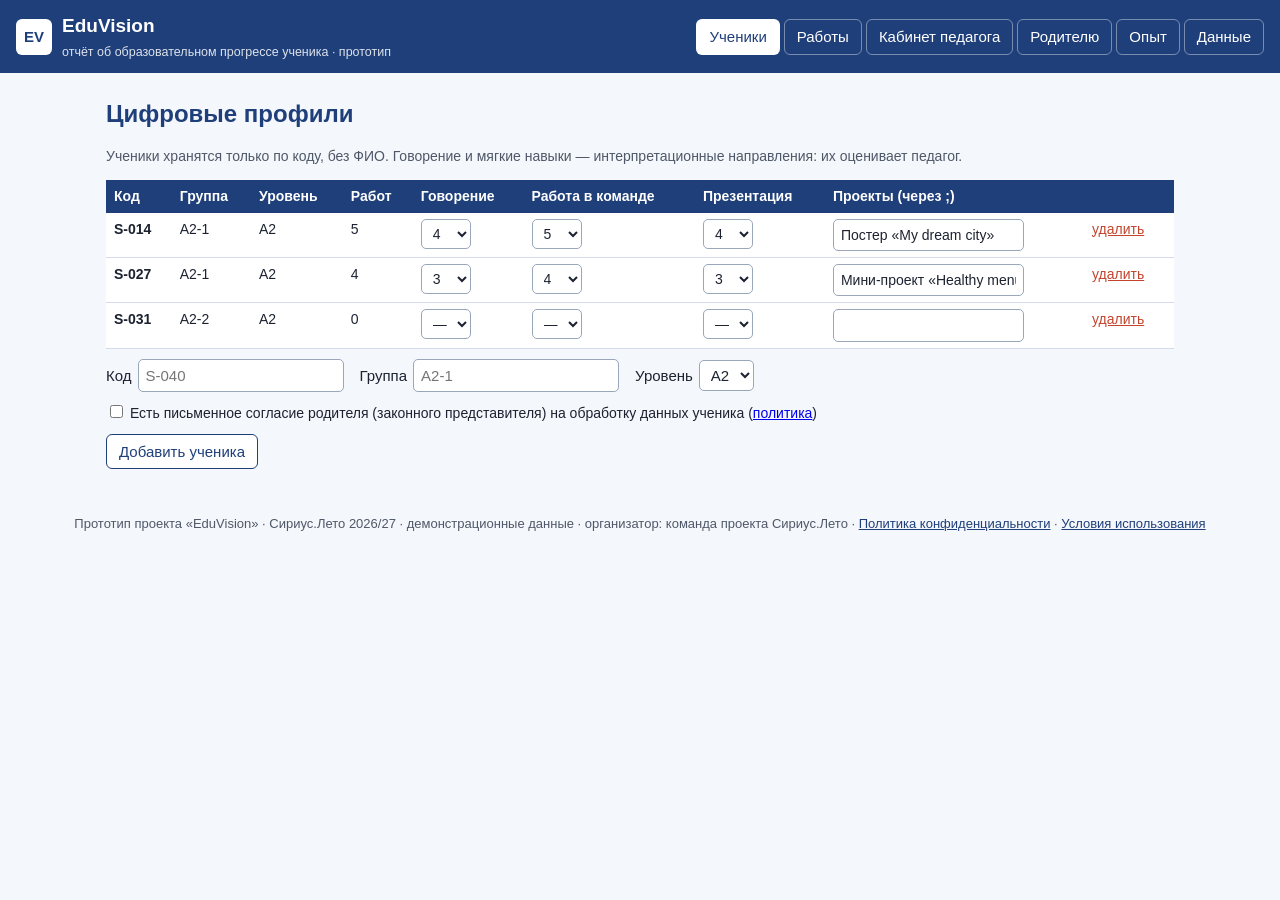
==== index.html @ f0a19b5e "Публикация проекта" ====
<!doctype html>
<html lang="ru">
<head>
<meta charset="utf-8">
<meta name="viewport" content="width=device-width, initial-scale=1">
<title>EduVision — прототип</title>
<link rel="stylesheet" href="styles.css">
</head>
<body>
<header>
  <div class="brand"><span class="logo" aria-hidden="true">EV</span><div><b>EduVision</b><small>отчёт об образовательном прогрессе ученика · прототип</small></div></div>
  <nav role="tablist" aria-label="Разделы">
    <button role="tab" data-tab="students" aria-selected="true">Ученики</button>
    <button role="tab" data-tab="works">Работы</button>
    <button role="tab" data-tab="teacher">Кабинет педагога</button>
    <button role="tab" data-tab="parent">Родителю</button>
    <button role="tab" data-tab="exp">Опыт</button>
    <button role="tab" data-tab="data">Данные</button>
  </nav>
</header>

<main>
  <!-- Ученики -->
  <section id="tab-students" class="tab">
    <h1>Цифровые профили</h1>
    <p class="hint">Ученики хранятся только по коду, без ФИО. Говорение и мягкие навыки — интерпретационные направления: их оценивает педагог.</p>
    <div class="scroll"><table id="studentsTable"></table></div>
    <form id="addStudent" class="row">
      <label>Код <input name="code" required placeholder="S-040" pattern="[A-Za-z]-?\d+"></label>
      <label>Группа <input name="group" required placeholder="A2-1"></label>
      <label>Уровень <select name="level"><option>A1</option><option selected>A2</option><option>B1</option></select></label>
      <label class="consent"><input type="checkbox" name="consent" required> Есть письменное согласие родителя (законного представителя) на обработку данных ученика (<a href="privacy.html">политика</a>)</label>
      <button type="submit">Добавить ученика</button>
    </form>
  </section>

  <!-- Работы -->
  <section id="tab-works" class="tab" hidden>
    <h1>Загрузка работ</h1>
    <form id="addWork" class="card">
      <div class="row">
        <label>Ученик <select name="student" required></select></label>
        <label>Урок <select name="lesson" required></select></label>
        <label>Тип <select name="type"><option value="essay">Письменная работа</option><option value="test">Тест</option></select></label>
        <label>Дата <input type="date" name="date" required></label>
      </div>
      <div class="essay-only">
        <label class="block">Текст работы
          <textarea name="text" rows="6" placeholder="Вставьте текст эссе или распознайте фото"></textarea></label>
        <div class="row">
          <label>Фото работы <input type="file" id="photo" accept="image/*"></label>
          <button type="button" id="ocrBtn">Распознать текст (OCR)</button>
          <span id="ocrStatus" class="hint" aria-live="polite"></span>
        </div>
      </div>
      <div class="test-only row" hidden>
        <label>Аудирование <input name="l1" type="number" min="0" size="3" placeholder="верно"> из <input name="l2" type="number" min="1" placeholder="всего"></label>
        <label>Чтение <input name="r1" type="number" min="0" placeholder="верно"> из <input name="r2" type="number" min="1" placeholder="всего"></label>
        <label>Грамматика <input name="g1" type="number" min="0" placeholder="верно"> из <input name="g2" type="number" min="1" placeholder="всего"></label>
      </div>
      <p class="hint">Реальные работы загружаются только с письменного согласия родителей. Фото распознаётся в браузере и никуда не отправляется.</p>
      <label class="consent"><input type="checkbox" name="consent" required> Есть письменное согласие родителя (законного представителя) на загрузку этой работы (<a href="privacy.html">политика</a>)</label>
      <button type="submit">Сохранить работу</button>
    </form>
    <h2>Работы ученика <select id="worksFilter" aria-label="Ученик"></select></h2>
    <div id="worksList"></div>
  </section>

  <!-- Кабинет педагога -->
  <section id="tab-teacher" class="tab" hidden>
    <h1>Кабинет педагога</h1>
    <div class="row">
      <label>Ученик <select id="tStudent"></select></label>
      <button id="draftBtn">Сформировать черновик</button>
      <span id="tStatus" class="badge"></span>
    </div>
    <div id="tAnalysis"></div>
    <div id="tEditor" hidden>
      <h2>Текст отчёта <small class="hint">можно править</small></h2>
      <textarea id="tText" rows="22"></textarea>
      <div id="factBox" class="fact" aria-live="polite"></div>
      <div class="row">
        <button id="approveBtn" class="primary">Утвердить и передать родителю</button>
        <button id="revokeBtn" type="button">Отозвать</button>
      </div>
      <details><summary>Запрос для языковой модели (только посчитанные данные)</summary>
        <p class="hint">Скопируйте в языковую модель, затем вставьте ответ в поле выше — сверка фактов проверит, что в тексте нет чисел и дат, которых нет в данных.</p>
        <textarea id="tPrompt" rows="14" readonly></textarea>
        <button id="copyPrompt" type="button">Скопировать</button>
      </details>
    </div>
  </section>

  <!-- Родителю -->
  <section id="tab-parent" class="tab" hidden>
    <h1>Отчёт для родителей</h1>
    <label>Код ученика <select id="pStudent"></select></label>
    <div id="pReport"></div>
  </section>

  <!-- Опыт -->
  <section id="tab-exp" class="tab" hidden>
    <h1>Опыт «система против педагогов»</h1>
    <ol class="hint">
      <li>Скачайте оценки системы по всем ученикам.</li>
      <li>Педагоги независимо ставят свои баллы в таком же CSV: <code>student,direction,score</code> (направления: listening, reading, writing, speaking, grammar, spelling, teamwork, presentation).</li>
      <li>Загрузите CSV педагога — система посчитает долю совпадений в пределах ±1 балла.</li>
    </ol>
    <div class="row">
      <button id="dlSystem">Скачать оценки системы (CSV)</button>
      <label>CSV педагога <input type="file" id="teacherCsv" accept=".csv,text/csv"></label>
      <button id="demoCsv" type="button">Взять пример</button>
    </div>
    <div id="expResult"></div>
  </section>

  <!-- Данные -->
  <section id="tab-data" class="tab" hidden>
    <h1>Данные и конфиденциальность</h1>
    <ul class="hint">
      <li>Все данные хранятся только в этом браузере (localStorage); cookie и аналитика не используются.</li>
      <li>Ученики обозначены кодами, ФИО не вводятся. Реальные работы — только с согласия родителей.</li>
      <li>Сторонний код: Tesseract.js (лицензия Apache 2.0) загружается с cdn.jsdelivr.net только при нажатии «Распознать текст».</li>
      <li>Итоговую оценку и текст отчёта утверждает педагог; без утверждения родитель отчёт не видит.</li>
    </ul>
    <div class="row">
      <button id="exportBtn">Экспорт JSON</button>
      <label>Импорт JSON <input type="file" id="importFile" accept=".json,application/json"></label>
      <button id="resetBtn">Вернуть демо-данные</button>
      <button id="wipeBtn" class="danger">Удалить все данные</button>
    </div>
    <h2>Библиотека знаний</h2>
    <div class="scroll"><table id="kbTable"></table></div>
  </section>
</main>
<footer>Прототип проекта «EduVision» · Сириус.Лето 2026/27 · демонстрационные данные · организатор: команда проекта Сириус.Лето · <a href="privacy.html">Политика конфиденциальности</a> · <a href="terms.html">Условия использования</a></footer>

<script src="data.js"></script>
<script src="analyzer.js"></script>
<script src="app.js"></script>
</body>
</html>
---- styles.css ----
[hidden] { display: none !important; }
:root {
  --blue: #1f3f7a; --coral: #c2442c; --ink: #1c2230; --muted: #4f5868;
  --bg: #f4f7fb; --card: #fff; --line: #d3dceb; --soft: #e9eff8;
  --good: #1e7a46; --bad: #b3261e;
}
* { box-sizing: border-box; }
body { margin: 0; font-family: "Segoe UI", Arial, sans-serif; color: var(--ink); background: var(--bg); font-size: 15px; line-height: 1.45; }
header { background: var(--blue); color: #fff; padding: 12px 16px; display: flex; flex-wrap: wrap; gap: 12px; align-items: center; justify-content: space-between; }
.brand { display: flex; gap: 10px; align-items: center; }
.brand b { font-size: 19px; display: block; } .brand small { opacity: .85; }
.logo { background: #fff; color: var(--blue); font-weight: 700; border-radius: 6px; width: 36px; height: 36px; display: grid; place-items: center; }
nav { display: flex; flex-wrap: wrap; gap: 4px; }
nav button { background: transparent; color: #fff; border: 1px solid rgba(255,255,255,.4); }
nav button[aria-selected=true] { background: #fff; color: var(--blue); }
main { max-width: 1100px; margin: 0 auto; padding: 16px; }
h1 { color: var(--blue); font-size: 24px; margin: 8px 0 6px; }
h2 { color: var(--blue); font-size: 18px; margin: 20px 0 8px; }
button { font: inherit; padding: 6px 12px; border-radius: 6px; border: 1px solid var(--blue); background: var(--card); color: var(--blue); cursor: pointer; }
button.primary { background: var(--blue); color: #fff; }
button.danger { border-color: var(--bad); color: var(--bad); }
button:disabled { opacity: .45; cursor: not-allowed; }
button.link { border: none; background: none; color: var(--coral); padding: 0 4px; text-decoration: underline; }
:focus-visible { outline: 3px solid #f0a33a; outline-offset: 2px; }
input, select, textarea { font: inherit; padding: 5px 7px; border: 1px solid #9aa6ba; border-radius: 5px; background: #fff; color: var(--ink); }
input[type=number] { width: 70px; }
textarea { width: 100%; }
label { display: inline-flex; gap: 6px; align-items: center; flex-wrap: wrap; }
label.block { display: block; } label.block textarea { margin-top: 4px; }
.row { display: flex; flex-wrap: wrap; gap: 10px 16px; align-items: center; margin: 10px 0; }
.card { background: var(--card); border: 1px solid var(--line); border-radius: 8px; padding: 12px 14px; margin: 10px 0; }
.hint { color: var(--muted); font-size: 14px; }
.scroll { overflow-x: auto; }
table { border-collapse: collapse; width: 100%; background: var(--card); font-size: 14px; }
th { background: var(--blue); color: #fff; text-align: left; padding: 6px 8px; font-weight: 600; }
td { border-bottom: 1px solid var(--line); padding: 6px 8px; vertical-align: top; }
.score { font-weight: 700; font-size: 17px; text-align: center; }
.s1, .s2 { color: var(--bad); } .s3 { color: #8a5a00; } .s4, .s5 { color: var(--good); }
.tag { font-size: 12px; padding: 1px 7px; border-radius: 10px; background: var(--soft); white-space: nowrap; }
.tag.grammar { background: #fde7e1; color: #8c2a17; } .tag.spelling { background: #fff1d6; color: #6e4a00; }
.tag.objective { background: #e3f1e8; color: var(--good); } .tag.interpretive { background: #fde7e1; color: #8c2a17; }
.badge { font-size: 13px; padding: 2px 9px; border-radius: 10px; background: var(--soft); color: var(--muted); }
.badge.good { background: #e3f1e8; color: var(--good); }
mark.grammar { background: #fbd3c8; border-bottom: 2px solid var(--coral); }
mark.spelling { background: #ffe6a8; border-bottom: 2px dotted #8a5a00; }
.essay { background: var(--bg); padding: 8px 10px; border-radius: 6px; }
.meta { font-size: 14px; color: var(--muted); margin-top: 4px; }
.ok { color: var(--good); } .miss { color: var(--bad); }
.errs { margin: 6px 0 0; padding-left: 18px; font-size: 14px; }
.chip { display: inline-block; background: var(--soft); border-radius: 12px; padding: 2px 10px; margin: 4px 4px 0 0; }
.w-head { display: flex; gap: 8px; align-items: baseline; flex-wrap: wrap; margin-bottom: 6px; }
.w-head .link { margin-left: auto; }
.fact { padding: 8px 12px; border-radius: 6px; margin: 8px 0; }
.fact.good { background: #e3f1e8; color: var(--good); } .fact.bad { background: #fde7e1; color: var(--bad); }
.report { background: var(--card); border: 1px solid var(--line); border-left: 5px solid var(--blue); border-radius: 8px; padding: 16px 18px; margin-top: 12px; }
details { margin-top: 14px; } summary { cursor: pointer; color: var(--blue); font-weight: 600; }
footer { text-align: center; color: var(--muted); font-size: 13px; padding: 20px 16px; }
code { background: var(--soft); padding: 1px 5px; border-radius: 4px; }

.consent { font-size: 14px; color: var(--ink); display: block; flex-basis: 100%; }
footer a { color: var(--blue); }
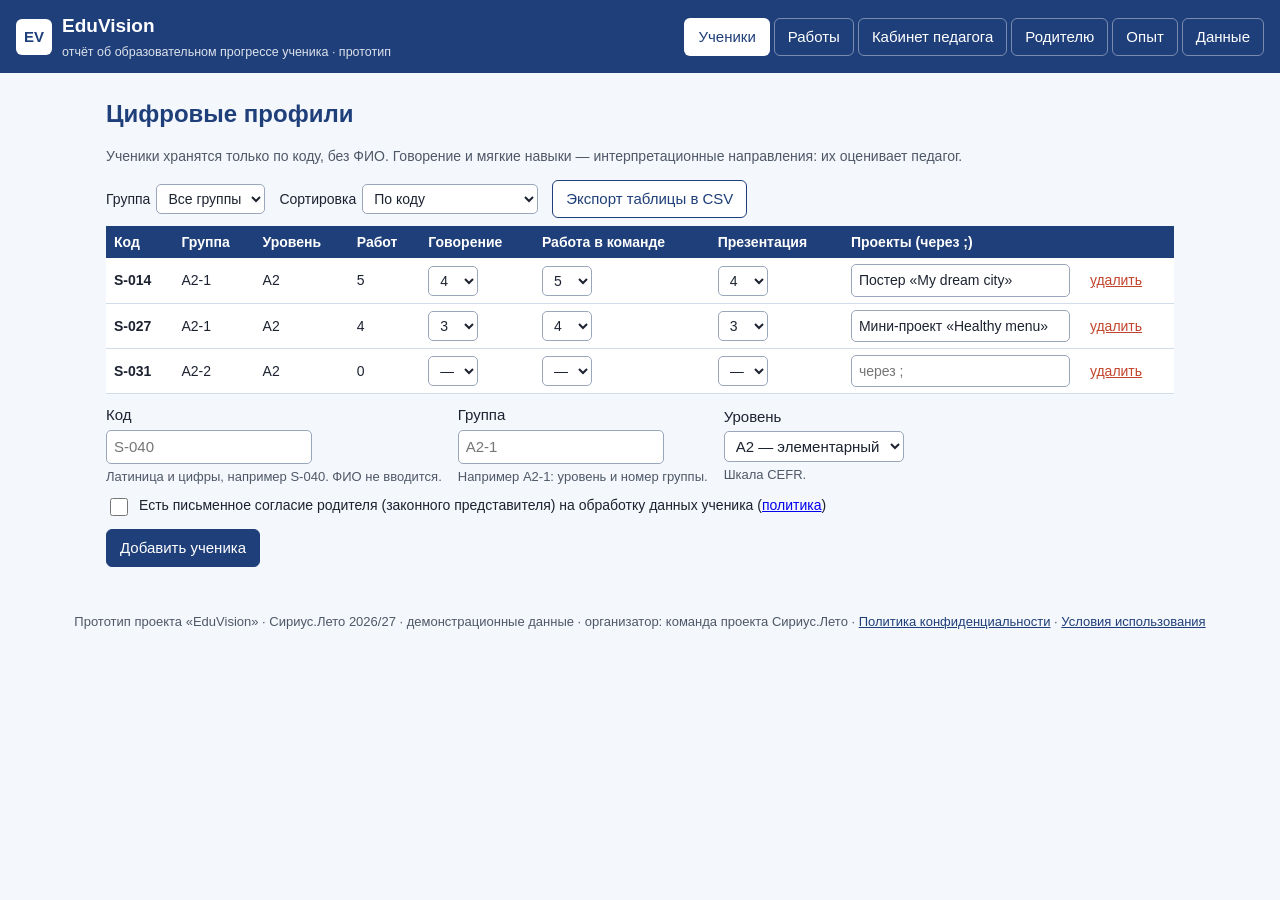
==== commit 148485d5: "Команды Сириус.Лето | Карточки таблиц на телефоне, доступность, пустые состояния, фильтр/сортировка/" ====
--- a/index.html
+++ b/index.html
@@ -3,40 +3,88 @@
 <head>
 <meta charset="utf-8">
 <meta name="viewport" content="width=device-width, initial-scale=1">
-<title>EduVision — прототип</title>
+<title>EduVision — прототип отчёта о прогрессе ученика</title>
+<meta name="description" content="EduVision — учебный прототип системы отчёта об образовательном прогрессе ученика языкового центра: цифровые профили, работы, отчёты родителям.">
+<link rel="canonical" href="https://sirius-leto-2026.github.io/eduvision/">
+<meta property="og:title" content="EduVision — прототип отчёта о прогрессе ученика">
+<meta property="og:description" content="Цифровые профили учеников, анализ работ, черновик отчёта и сверка фактов — учебный прототип Сириус.Лето 2026/27.">
+<meta property="og:type" content="website">
+<meta property="og:url" content="https://sirius-leto-2026.github.io/eduvision/">
+<meta property="og:image" content="https://sirius-leto-2026.github.io/eduvision/cover.png">
+<meta property="og:image:width" content="1200">
+<meta property="og:image:height" content="630">
+<meta property="og:image:alt" content="EduVision — отчёт об образовательном прогрессе ученика языкового центра">
+<meta property="og:locale" content="ru_RU">
+<meta property="og:site_name" content="EduVision">
+<meta name="twitter:card" content="summary_large_image">
+<meta name="theme-color" content="#1f3f7a">
+<link rel="icon" href="favicon.png" type="image/png">
 <link rel="stylesheet" href="styles.css">
 </head>
 <body>
+<a class="skip" href="#main">Перейти к содержимому</a>
 <header>
   <div class="brand"><span class="logo" aria-hidden="true">EV</span><div><b>EduVision</b><small>отчёт об образовательном прогрессе ученика · прототип</small></div></div>
   <nav role="tablist" aria-label="Разделы">
-    <button role="tab" data-tab="students" aria-selected="true">Ученики</button>
-    <button role="tab" data-tab="works">Работы</button>
-    <button role="tab" data-tab="teacher">Кабинет педагога</button>
-    <button role="tab" data-tab="parent">Родителю</button>
-    <button role="tab" data-tab="exp">Опыт</button>
-    <button role="tab" data-tab="data">Данные</button>
+    <button role="tab" id="tab-btn-students" data-tab="students" aria-controls="tab-students" aria-selected="true">Ученики</button>
+    <button role="tab" id="tab-btn-works" data-tab="works" aria-controls="tab-works" aria-selected="false" tabindex="-1">Работы</button>
+    <button role="tab" id="tab-btn-teacher" data-tab="teacher" aria-controls="tab-teacher" aria-selected="false" tabindex="-1">Кабинет педагога</button>
+    <button role="tab" id="tab-btn-parent" data-tab="parent" aria-controls="tab-parent" aria-selected="false" tabindex="-1">Родителю</button>
+    <button role="tab" id="tab-btn-exp" data-tab="exp" aria-controls="tab-exp" aria-selected="false" tabindex="-1">Опыт</button>
+    <button role="tab" id="tab-btn-data" data-tab="data" aria-controls="tab-data" aria-selected="false" tabindex="-1">Данные</button>
   </nav>
 </header>
 
-<main>
+<main id="main" tabindex="-1">
   <!-- Ученики -->
-  <section id="tab-students" class="tab">
+  <section id="tab-students" class="tab" role="tabpanel" aria-labelledby="tab-btn-students" tabindex="0">
     <h1>Цифровые профили</h1>
     <p class="hint">Ученики хранятся только по коду, без ФИО. Говорение и мягкие навыки — интерпретационные направления: их оценивает педагог.</p>
-    <div class="scroll"><table id="studentsTable"></table></div>
-    <form id="addStudent" class="row">
-      <label>Код <input name="code" required placeholder="S-040" pattern="[A-Za-z]-?\d+"></label>
-      <label>Группа <input name="group" required placeholder="A2-1"></label>
-      <label>Уровень <select name="level"><option>A1</option><option selected>A2</option><option>B1</option></select></label>
-      <label class="consent"><input type="checkbox" name="consent" required> Есть письменное согласие родителя (законного представителя) на обработку данных ученика (<a href="privacy.html">политика</a>)</label>
-      <button type="submit">Добавить ученика</button>
+    <div class="toolbar" id="studentsToolbar">
+      <label>Группа
+        <select id="groupFilter">
+          <option value="">Все группы</option>
+        </select>
+      </label>
+      <label>Сортировка
+        <select id="studentsSort">
+          <option value="code">По коду</option>
+          <option value="level">По уровню (A1 → B1)</option>
+          <option value="works">По числу работ</option>
+        </select>
+      </label>
+      <button id="exportCsv" type="button">Экспорт таблицы в CSV</button>
+    </div>
+    <div class="table-wrap">
+      <div class="scroll"><table id="studentsTable" class="data-table"></table></div>
+      <div id="studentsEmpty" class="empty" hidden></div>
+    </div>
+    <form id="addStudent" class="row add-form">
+      <label>Код
+        <input name="code" required placeholder="S-040" pattern="[A-Za-z]-?\d+" autocomplete="off" aria-describedby="codeHint">
+        <small class="field-hint" id="codeHint">Латиница и цифры, например S-040. ФИО не вводится.</small>
+      </label>
+      <label>Группа
+        <input name="group" required placeholder="A2-1" autocomplete="off" aria-describedby="groupHint">
+        <small class="field-hint" id="groupHint">Например A2-1: уровень и номер группы.</small>
+      </label>
+      <label>Уровень
+        <select name="level">
+          <option value="A1">A1 — начальный</option>
+          <option value="A2" selected>A2 — элементарный</option>
+          <option value="B1">B1 — средний</option>
+        </select>
+        <small class="field-hint">Шкала CEFR.</small>
+      </label>
+      <label class="consent"><input type="checkbox" name="consent" required> <span>Есть письменное согласие родителя (законного представителя) на обработку данных ученика (<a href="privacy.html">политика</a>)</span></label>
+      <button type="submit" class="primary">Добавить ученика</button>
     </form>
   </section>
 
   <!-- Работы -->
-  <section id="tab-works" class="tab" hidden>
+  <section id="tab-works" class="tab" role="tabpanel" aria-labelledby="tab-btn-works" tabindex="0" hidden>
     <h1>Загрузка работ</h1>
+    <p class="hint">Письменные работы проверяются по правилам курса, тесты считают процент верных ответов. Сохранение — в этом браузере.</p>
     <form id="addWork" class="card">
       <div class="row">
         <label>Ученик <select name="student" required></select></label>
@@ -50,37 +98,41 @@
         <div class="row">
           <label>Фото работы <input type="file" id="photo" accept="image/*"></label>
           <button type="button" id="ocrBtn">Распознать текст (OCR)</button>
-          <span id="ocrStatus" class="hint" aria-live="polite"></span>
+          <span id="ocrStatus" class="hint" role="status" aria-live="polite"></span>
         </div>
       </div>
       <div class="test-only row" hidden>
-        <label>Аудирование <input name="l1" type="number" min="0" size="3" placeholder="верно"> из <input name="l2" type="number" min="1" placeholder="всего"></label>
-        <label>Чтение <input name="r1" type="number" min="0" placeholder="верно"> из <input name="r2" type="number" min="1" placeholder="всего"></label>
-        <label>Грамматика <input name="g1" type="number" min="0" placeholder="верно"> из <input name="g2" type="number" min="1" placeholder="всего"></label>
+        <label>Аудирование <input name="l1" type="number" min="0" placeholder="верно" aria-label="Аудирование: верных ответов"> из <input name="l2" type="number" min="1" placeholder="всего" aria-label="Аудирование: всего заданий"></label>
+        <label>Чтение <input name="r1" type="number" min="0" placeholder="верно" aria-label="Чтение: верных ответов"> из <input name="r2" type="number" min="1" placeholder="всего" aria-label="Чтение: всего заданий"></label>
+        <label>Грамматика <input name="g1" type="number" min="0" placeholder="верно" aria-label="Грамматика: верных ответов"> из <input name="g2" type="number" min="1" placeholder="всего" aria-label="Грамматика: всего заданий"></label>
       </div>
       <p class="hint">Реальные работы загружаются только с письменного согласия родителей. Фото распознаётся в браузере и никуда не отправляется.</p>
-      <label class="consent"><input type="checkbox" name="consent" required> Есть письменное согласие родителя (законного представителя) на загрузку этой работы (<a href="privacy.html">политика</a>)</label>
-      <button type="submit">Сохранить работу</button>
+      <label class="consent"><input type="checkbox" name="consent" required> <span>Есть письменное согласие родителя (законного представителя) на загрузку этой работы (<a href="privacy.html">политика</a>)</span></label>
+      <button type="submit" class="primary">Сохранить работу</button>
     </form>
-    <h2>Работы ученика <select id="worksFilter" aria-label="Ученик"></select></h2>
+    <div class="works-head">
+      <h2>Работы ученика</h2>
+      <label class="inline">Ученик <select id="worksFilter"></select></label>
+    </div>
     <div id="worksList"></div>
   </section>
 
   <!-- Кабинет педагога -->
-  <section id="tab-teacher" class="tab" hidden>
+  <section id="tab-teacher" class="tab" role="tabpanel" aria-labelledby="tab-btn-teacher" tabindex="0" hidden>
     <h1>Кабинет педагога</h1>
+    <p class="hint">Система считает объективные направления, педагог оценивает говорение и мягкие навыки. Черновик отчёта можно править, сверка фактов не даст утвердить текст с числами, которых нет в данных.</p>
     <div class="row">
       <label>Ученик <select id="tStudent"></select></label>
-      <button id="draftBtn">Сформировать черновик</button>
+      <button id="draftBtn" type="button" class="primary">Сформировать черновик</button>
       <span id="tStatus" class="badge"></span>
     </div>
     <div id="tAnalysis"></div>
     <div id="tEditor" hidden>
       <h2>Текст отчёта <small class="hint">можно править</small></h2>
       <textarea id="tText" rows="22"></textarea>
-      <div id="factBox" class="fact" aria-live="polite"></div>
+      <div id="factBox" class="fact" role="status" aria-live="polite"></div>
       <div class="row">
-        <button id="approveBtn" class="primary">Утвердить и передать родителю</button>
+        <button id="approveBtn" type="button" class="primary">Утвердить и передать родителю</button>
         <button id="revokeBtn" type="button">Отозвать</button>
       </div>
       <details><summary>Запрос для языковой модели (только посчитанные данные)</summary>
@@ -92,14 +144,14 @@
   </section>
 
   <!-- Родителю -->
-  <section id="tab-parent" class="tab" hidden>
+  <section id="tab-parent" class="tab" role="tabpanel" aria-labelledby="tab-btn-parent" tabindex="0" hidden>
     <h1>Отчёт для родителей</h1>
     <label>Код ученика <select id="pStudent"></select></label>
     <div id="pReport"></div>
   </section>
 
   <!-- Опыт -->
-  <section id="tab-exp" class="tab" hidden>
+  <section id="tab-exp" class="tab" role="tabpanel" aria-labelledby="tab-btn-exp" tabindex="0" hidden>
     <h1>Опыт «система против педагогов»</h1>
     <ol class="hint">
       <li>Скачайте оценки системы по всем ученикам.</li>
@@ -107,7 +159,7 @@
       <li>Загрузите CSV педагога — система посчитает долю совпадений в пределах ±1 балла.</li>
     </ol>
     <div class="row">
-      <button id="dlSystem">Скачать оценки системы (CSV)</button>
+      <button id="dlSystem" type="button">Скачать оценки системы (CSV)</button>
       <label>CSV педагога <input type="file" id="teacherCsv" accept=".csv,text/csv"></label>
       <button id="demoCsv" type="button">Взять пример</button>
     </div>
@@ -115,7 +167,7 @@
   </section>
 
   <!-- Данные -->
-  <section id="tab-data" class="tab" hidden>
+  <section id="tab-data" class="tab" role="tabpanel" aria-labelledby="tab-btn-data" tabindex="0" hidden>
     <h1>Данные и конфиденциальность</h1>
     <ul class="hint">
       <li>Все данные хранятся только в этом браузере (localStorage); cookie и аналитика не используются.</li>
@@ -124,19 +176,19 @@
       <li>Итоговую оценку и текст отчёта утверждает педагог; без утверждения родитель отчёт не видит.</li>
     </ul>
     <div class="row">
-      <button id="exportBtn">Экспорт JSON</button>
+      <button id="exportBtn" type="button">Экспорт JSON</button>
       <label>Импорт JSON <input type="file" id="importFile" accept=".json,application/json"></label>
-      <button id="resetBtn">Вернуть демо-данные</button>
-      <button id="wipeBtn" class="danger">Удалить все данные</button>
+      <button id="resetBtn" type="button">Вернуть демо-данные</button>
+      <button id="wipeBtn" type="button" class="danger">Удалить все данные</button>
     </div>
     <h2>Библиотека знаний</h2>
-    <div class="scroll"><table id="kbTable"></table></div>
+    <div class="scroll"><table id="kbTable" class="data-table"></table></div>
   </section>
 </main>
-<footer>Прототип проекта «EduVision» · Сириус.Лето 2026/27 · демонстрационные данные · организатор: команда проекта Сириус.Лето · <a href="privacy.html">Политика конфиденциальности</a> · <a href="terms.html">Условия использования</a></footer>
+<footer>Прототип проекта «EduVision» · Сириус.Лето 2026/27 · демонстрационные данные · организатор: команда проекта Сириус.Лето · <a href="privacy.html">Политика конфиденциальности</a> · <a href="terms.html">Условия использования</a><br><span id="saveStatus" class="save-status" role="status" aria-live="polite"></span></footer>
 
-<script src="data.js"></script>
-<script src="analyzer.js"></script>
-<script src="app.js"></script>
+<script src="data.js" defer></script>
+<script src="analyzer.js" defer></script>
+<script src="app.js" defer></script>
 </body>
 </html>
--- a/styles.css
+++ b/styles.css
@@ -2,10 +2,11 @@
 :root {
   --blue: #1f3f7a; --coral: #c2442c; --ink: #1c2230; --muted: #4f5868;
   --bg: #f4f7fb; --card: #fff; --line: #d3dceb; --soft: #e9eff8;
-  --good: #1e7a46; --bad: #b3261e;
+  --good: #1e7a46; --bad: #b3261e; --focus: #0b63c5; --focus-inv: #ffd166;
 }
 * { box-sizing: border-box; }
-body { margin: 0; font-family: "Segoe UI", Arial, sans-serif; color: var(--ink); background: var(--bg); font-size: 15px; line-height: 1.45; }
+body { margin: 0; font-family: "Segoe UI", Arial, sans-serif; color: var(--ink); background: var(--bg); font-size: 15px; line-height: 1.45; -webkit-text-size-adjust: 100%; }
+h1, h2 { text-wrap: balance; }
 header { background: var(--blue); color: #fff; padding: 12px 16px; display: flex; flex-wrap: wrap; gap: 12px; align-items: center; justify-content: space-between; }
 .brand { display: flex; gap: 10px; align-items: center; }
 .brand b { font-size: 19px; display: block; } .brand small { opacity: .85; }
@@ -16,24 +17,28 @@
 main { max-width: 1100px; margin: 0 auto; padding: 16px; }
 h1 { color: var(--blue); font-size: 24px; margin: 8px 0 6px; }
 h2 { color: var(--blue); font-size: 18px; margin: 20px 0 8px; }
-button { font: inherit; padding: 6px 12px; border-radius: 6px; border: 1px solid var(--blue); background: var(--card); color: var(--blue); cursor: pointer; }
+button { font: inherit; padding: 7px 13px; min-height: 36px; border-radius: 6px; border: 1px solid var(--blue); background: var(--card); color: var(--blue); cursor: pointer; }
 button.primary { background: var(--blue); color: #fff; }
+button.primary:hover { background: #2b5196; }
 button.danger { border-color: var(--bad); color: var(--bad); }
 button:disabled { opacity: .45; cursor: not-allowed; }
-button.link { border: none; background: none; color: var(--coral); padding: 0 4px; text-decoration: underline; }
-:focus-visible { outline: 3px solid #f0a33a; outline-offset: 2px; }
+button.link { border: none; background: none; color: var(--coral); padding: 2px 4px; min-height: 24px; text-decoration: underline; }
+:focus-visible { outline: 3px solid var(--focus); outline-offset: 2px; }
+header :focus-visible, footer :focus-visible { outline-color: var(--focus-inv); }
 input, select, textarea { font: inherit; padding: 5px 7px; border: 1px solid #9aa6ba; border-radius: 5px; background: #fff; color: var(--ink); }
 input[type=number] { width: 70px; }
 textarea { width: 100%; }
 label { display: inline-flex; gap: 6px; align-items: center; flex-wrap: wrap; }
 label.block { display: block; } label.block textarea { margin-top: 4px; }
+.field-hint { flex-basis: 100%; font-weight: 400; font-size: 13px; line-height: 1.35; color: var(--muted); }
 .row { display: flex; flex-wrap: wrap; gap: 10px 16px; align-items: center; margin: 10px 0; }
 .card { background: var(--card); border: 1px solid var(--line); border-radius: 8px; padding: 12px 14px; margin: 10px 0; }
 .hint { color: var(--muted); font-size: 14px; }
-.scroll { overflow-x: auto; }
+.scroll { overflow-x: auto; -webkit-overflow-scrolling: touch; }
 table { border-collapse: collapse; width: 100%; background: var(--card); font-size: 14px; }
 th { background: var(--blue); color: #fff; text-align: left; padding: 6px 8px; font-weight: 600; }
-td { border-bottom: 1px solid var(--line); padding: 6px 8px; vertical-align: top; }
+td { border-bottom: 1px solid var(--line); padding: 6px 8px; vertical-align: middle; }
+.data-table td select, .data-table td input { width: auto; max-width: 100%; }
 .score { font-weight: 700; font-size: 17px; text-align: center; }
 .s1, .s2 { color: var(--bad); } .s3 { color: #8a5a00; } .s4, .s5 { color: var(--good); }
 .tag { font-size: 12px; padding: 1px 7px; border-radius: 10px; background: var(--soft); white-space: nowrap; }
@@ -58,4 +63,81 @@
 code { background: var(--soft); padding: 1px 5px; border-radius: 4px; }
 
 .consent { font-size: 14px; color: var(--ink); display: block; flex-basis: 100%; }
+.add-form .consent { display: flex; flex-direction: row; align-items: flex-start; gap: 8px; }
+.add-form .consent input { margin-top: 3px; flex: 0 0 auto; }
+.add-form .consent span { flex: 1 1 0; min-width: 0; }
+input[type=checkbox] { width: 18px; height: 18px; accent-color: var(--blue); }
+#studentsTable input[data-f=projects] { width: 100%; min-width: 0; }
+#studentsTable th:nth-child(8) { width: 22%; }
+#studentsTable th:nth-child(9) { width: 9%; }
+.toolbar { display: flex; flex-wrap: wrap; gap: 10px 14px; align-items: center; margin: 12px 0 4px; }
+.toolbar label { font-size: 14px; }
 footer a { color: var(--blue); }
+
+/* Юридические страницы */
+.legal { max-width: 780px; margin: 24px auto; padding: 0 16px; }
+.legal ul { padding-left: 20px; }
+.legal li { margin: 6px 0; }
+.legal footer { padding: 20px 0 8px; }
+
+/* Пустые состояния, служебные подписи, статус сохранения */
+.sr-only { position: absolute; width: 1px; height: 1px; margin: -1px; padding: 0; overflow: hidden; clip: rect(0 0 0 0); clip-path: inset(50%); white-space: nowrap; border: 0; }
+.skip { position: absolute; left: 8px; top: -48px; z-index: 10; background: #fff; color: var(--blue); padding: 8px 12px; border-radius: 6px; }
+.skip:focus { top: 8px; }
+.empty { background: var(--card); border: 1px dashed #9aa6ba; border-radius: 10px; padding: 20px 16px; margin: 12px 0; }
+#studentsEmpty .empty { border: 0; padding: 0; margin: 0; background: transparent; }
+.empty h2 { margin: 0 0 6px; font-size: 18px; }
+.empty p { margin: 0 0 12px; color: var(--muted); }
+.empty .row { margin: 0; }
+.save-status { display: inline-block; margin-top: 6px; min-height: 1.2em; }
+.save-status:empty { display: none; }
+.save-status.bad { color: var(--bad); }
+.works-head { display: flex; flex-wrap: wrap; align-items: center; gap: 8px 16px; margin: 20px 0 8px; }
+.works-head h2 { margin: 0; }
+.add-form label { align-items: flex-start; flex-direction: column; gap: 4px; }
+.add-form input:not([type=checkbox]) { min-width: 160px; }
+.add-form input[type=checkbox] { min-width: 0; width: 18px; height: 18px; }
+.table-wrap { margin: 8px 0 4px; }
+
+@media (max-width: 640px) {
+  body { font-size: 15px; }
+  header { padding: 10px 12px; gap: 8px; }
+  .brand small { font-size: 13px; }
+  nav { gap: 6px; width: 100%; }
+  nav button { min-height: 42px; padding: 6px 10px; font-size: 14px; }
+  main { padding: 12px; }
+  h1 { font-size: 22px; }
+  h2 { font-size: 17px; }
+  input, select, textarea { font-size: 16px; }
+  input[type=number] { width: 76px; }
+  button { min-height: 42px; }
+  .add-form { flex-direction: column; align-items: stretch; }
+  .add-form label { width: 100%; }
+  .add-form input:not([type=checkbox]) { width: 100%; min-width: 0; }
+  .add-form button { width: 100%; }
+  .toolbar { flex-direction: column; align-items: stretch; gap: 8px; }
+  .toolbar label { width: 100%; justify-content: space-between; }
+  .toolbar select { width: 60%; }
+  .toolbar button { width: 100%; }
+
+  /* Таблицы на телефоне — карточками, без горизонтального скролла */
+  .data-table, .data-table tbody, .data-table tr, .data-table td { display: block; width: 100%; }
+  .data-table thead { display: none; }
+  .data-table tr { border: 1px solid var(--line); border-radius: 10px; background: var(--card); margin: 0 0 10px; padding: 2px 12px; }
+  .data-table tr:last-child { margin-bottom: 0; }
+  .data-table td { display: flex; align-items: center; justify-content: space-between; gap: 12px; padding: 8px 0; border-bottom: 1px solid var(--soft); text-align: left; }
+  .data-table td:last-child { border-bottom: 0; }
+  .data-table td::before { content: attr(data-label); flex: 0 0 40%; color: var(--muted); font-size: 13px; }
+  .data-table td:first-child { padding-top: 10px; }
+  .data-table td select, .data-table td input { flex: 1 1 auto; max-width: 58%; }
+  #studentsTable td:nth-child(8) { flex-direction: column; align-items: stretch; gap: 6px; }
+  #studentsTable td:nth-child(8)::before { flex: none; }
+  #studentsTable td:nth-child(8) input { max-width: 100%; }
+  .data-table td > .link { margin-left: auto; }
+  .data-table td > .tag { white-space: normal; }
+  .data-table td > *:not(select):not(input) { text-align: right; }
+}
+
+@media (prefers-reduced-motion: reduce) {
+  *, *::before, *::after { animation-duration: .01ms !important; animation-iteration-count: 1 !important; transition-duration: .01ms !important; scroll-behavior: auto !important; }
+}
